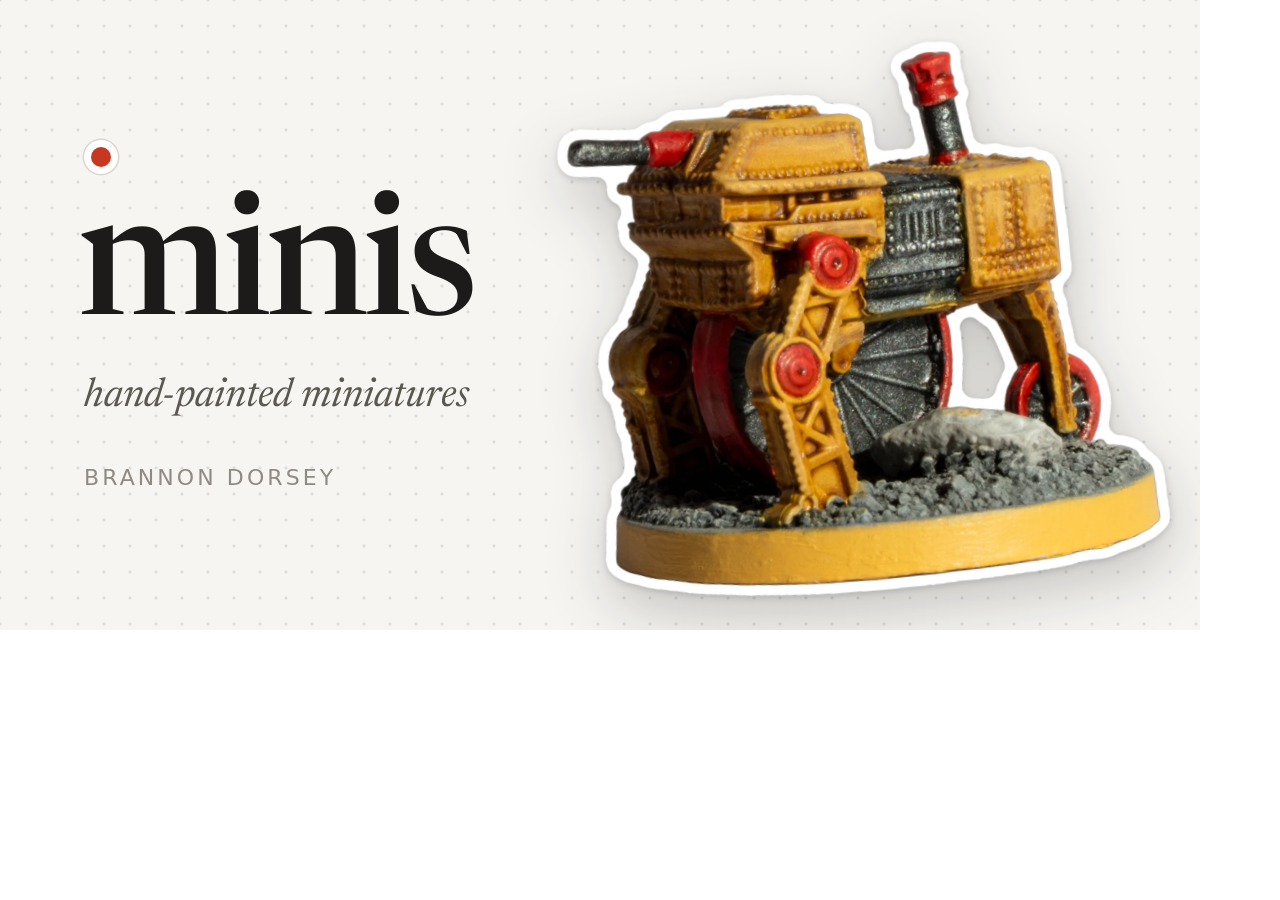
==== scripts/social/card.html @ 9e4093d1 "Add a social card with the Crimean Mech sticker Co-Authored-By: Claude Opus 5.5 <noreply@anthropic.c" ====
<!doctype html>
<html>
<head>
<meta charset="utf-8">
<link rel="stylesheet" href="https://fonts.googleapis.com/css2?family=Newsreader:ital,opsz,wght@0,6..72,500;1,6..72,400&display=swap">
<style>
  html, body { margin: 0; }
  .card {
    width: 1200px; height: 630px; position: relative; overflow: hidden;
    background-color: #f6f5f2;
    background-image: radial-gradient(rgba(28,27,25,0.11) 1.3px, transparent 1.8px);
    background-size: 26px 26px; background-position: 13px 13px;
    font-family: "Newsreader", Georgia, serif; color: #1c1b19;
  }
  .text { position: absolute; left: 84px; top: 0; bottom: 0; display: flex; flex-direction: column; justify-content: center; }
  .dot { width: 34px; height: 34px; border-radius: 50%; background: #fff; box-shadow: 0 0 0 1.5px #d9d6cf; display: grid; place-items: center; margin-bottom: 30px; }
  .dot::after { content: ""; width: 20px; height: 20px; border-radius: 50%; background: #c8371f; }
  h1 { font-size: 168px; font-weight: 500; line-height: .85; letter-spacing: -0.035em; margin: 0 0 26px -6px; }
  p { font-size: 40px; font-style: italic; font-weight: 400; color: #5b5850; margin: 0; line-height: 1.2; }
  .by { margin-top: 44px; font: 500 22px ui-sans-serif, system-ui, "Helvetica Neue", sans-serif; letter-spacing: .14em; text-transform: uppercase; color: #8f8b83; }
  .mech { position: absolute; width: 580px; right: 48px; top: 48px; transform: rotate(-5deg);
    filter: drop-shadow(0 2px 3px rgba(28,27,25,.18)) drop-shadow(0 22px 30px rgba(28,27,25,.22)); }
</style>
</head>
<body>
  <div class="card">
    <div class="text">
      <div class="dot"></div>
      <h1>minis</h1>
      <p>hand-painted miniatures</p>
      <div class="by">Brannon Dorsey</div>
    </div>
    <img class="mech" src="../../site/minis/dsc-8864/sticker-lg.webp" alt="">
  </div>
</body>
</html>
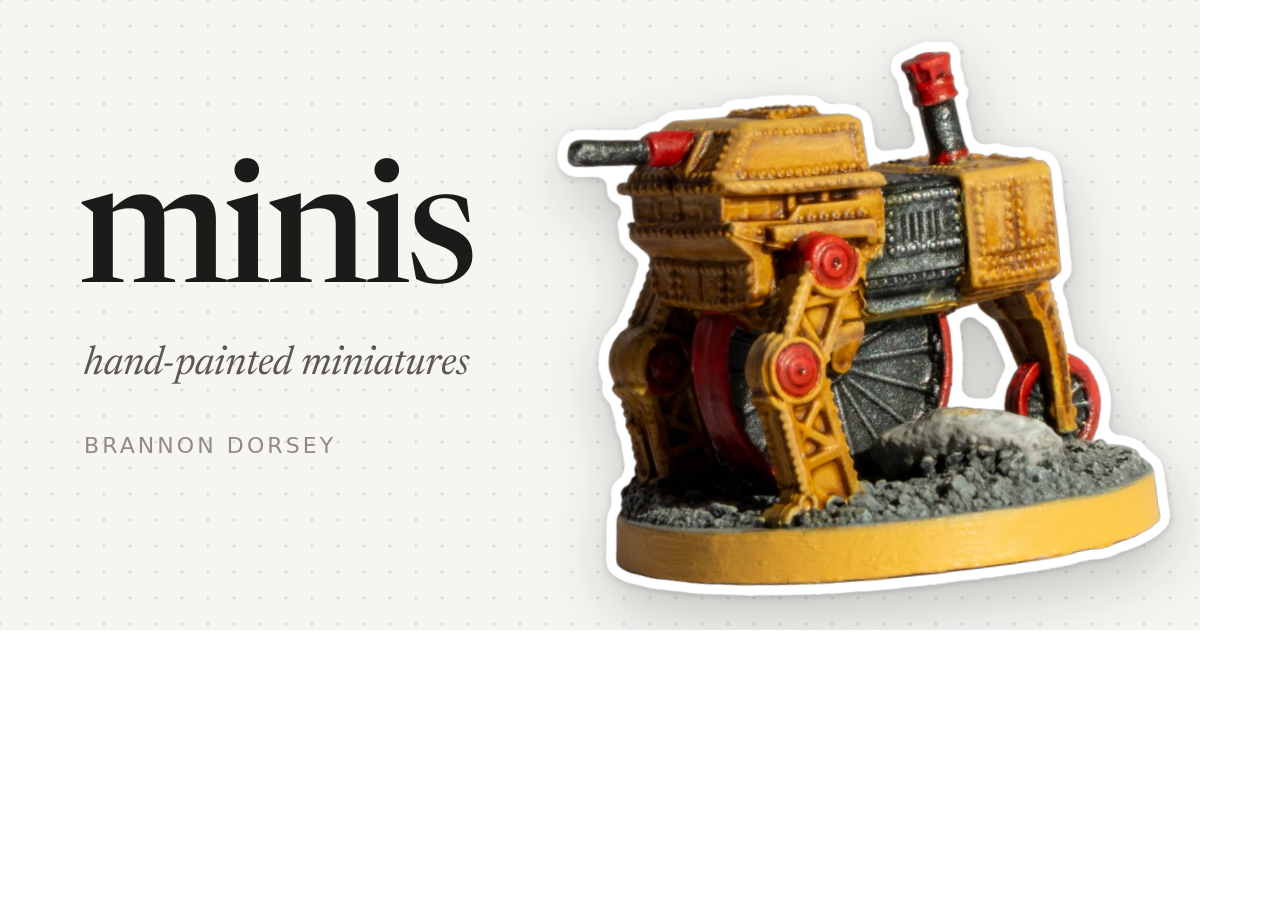
==== commit 80db4666: "Social card: drop the red dot accent Co-Authored-By: Claude Opus 5.5 <noreply@anthropic.com> Claude-" ====
--- a/scripts/social/card.html
+++ b/scripts/social/card.html
@@ -13,19 +13,21 @@
     font-family: "Newsreader", Georgia, serif; color: #1c1b19;
   }
   .text { position: absolute; left: 84px; top: 0; bottom: 0; display: flex; flex-direction: column; justify-content: center; }
-  .dot { width: 34px; height: 34px; border-radius: 50%; background: #fff; box-shadow: 0 0 0 1.5px #d9d6cf; display: grid; place-items: center; margin-bottom: 30px; }
-  .dot::after { content: ""; width: 20px; height: 20px; border-radius: 50%; background: #c8371f; }
   h1 { font-size: 168px; font-weight: 500; line-height: .85; letter-spacing: -0.035em; margin: 0 0 26px -6px; }
   p { font-size: 40px; font-style: italic; font-weight: 400; color: #5b5850; margin: 0; line-height: 1.2; }
   .by { margin-top: 44px; font: 500 22px ui-sans-serif, system-ui, "Helvetica Neue", sans-serif; letter-spacing: .14em; text-transform: uppercase; color: #8f8b83; }
   .mech { position: absolute; width: 580px; right: 48px; top: 48px; transform: rotate(-5deg);
     filter: drop-shadow(0 2px 3px rgba(28,27,25,.18)) drop-shadow(0 22px 30px rgba(28,27,25,.22)); }
+  .dark .card { background-color: #121211; background-image: radial-gradient(rgba(236,235,230,0.09) 1.3px, transparent 1.8px); color: #ecebe6; }
+  .dark p { color: #a9a59c; }
+  .dark .by { color: #85827b; }
+  .dark .mech { filter: drop-shadow(0 2px 3px rgba(0,0,0,.5)) drop-shadow(0 24px 36px rgba(0,0,0,.55)); }
 </style>
+<script>if (location.hash === '#dark') document.documentElement.className = 'dark';</script>
 </head>
 <body>
   <div class="card">
     <div class="text">
-      <div class="dot"></div>
       <h1>minis</h1>
       <p>hand-painted miniatures</p>
       <div class="by">Brannon Dorsey</div>
